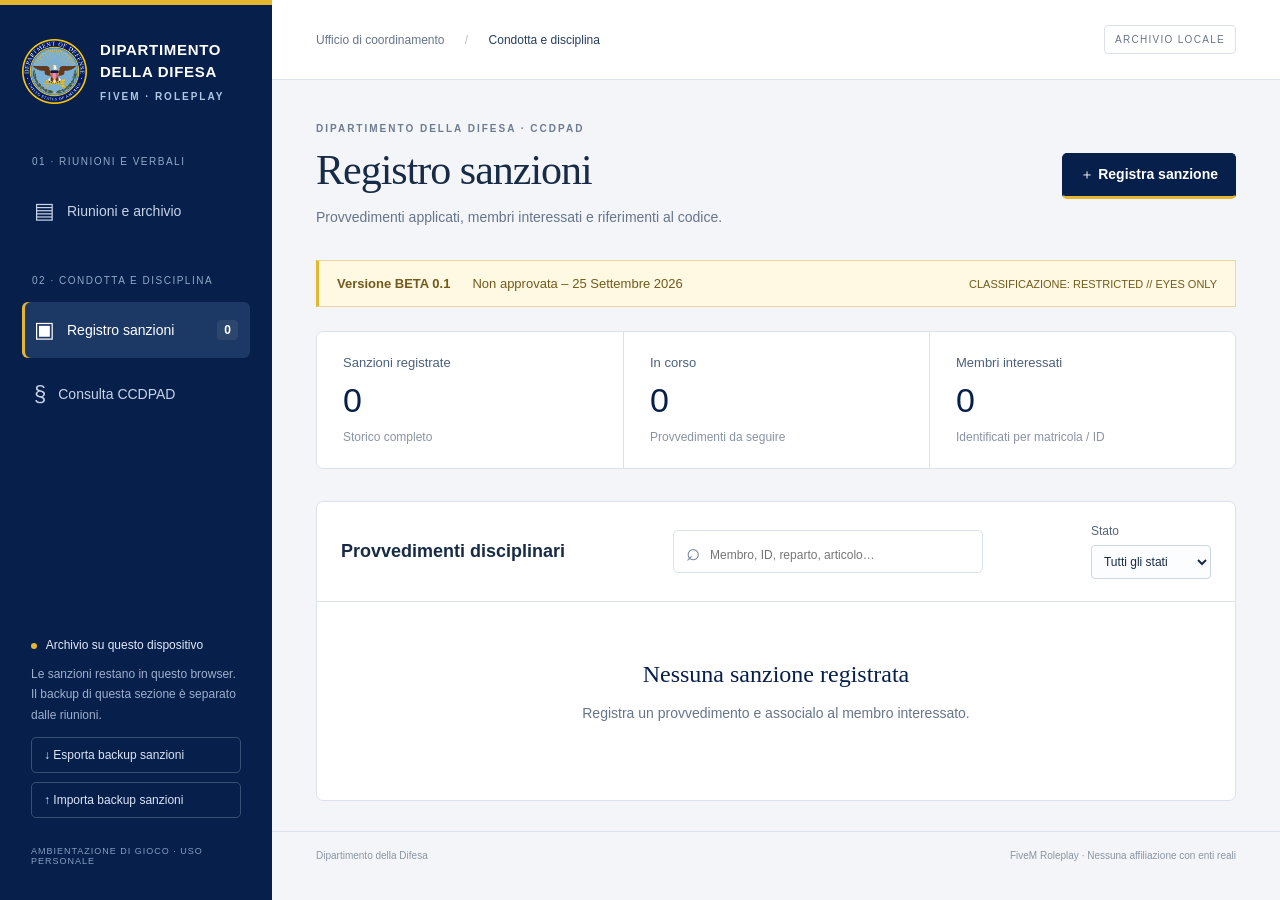
==== ccdpad.html @ 3ce0d07d "Aggiungi CCDPAD e registro personale delle sanzioni" ====
<!doctype html>
<html lang="it">
<head>
  <meta charset="UTF-8"><meta name="viewport" content="width=device-width, initial-scale=1">
  <meta name="theme-color" content="#071f4b"><meta name="description" content="CCDPAD e registro personale delle sanzioni del Dipartimento della Difesa, FiveM Roleplay.">
  <title>Dipartimento della Difesa · CCDPAD</title>
  <link rel="icon" href="assets/stemma-difesa.png"><link rel="stylesheet" href="style.css">
  <script src="ccdpad-data.js" defer></script><script src="ccdpad.js" defer></script>
</head>
<body>
  <aside class="sidebar">
    <a class="identity" href="index.html"><img src="assets/stemma-difesa.png" alt="Stemma del Dipartimento della Difesa"><span>DIPARTIMENTO<br>DELLA DIFESA<small>FIVEM · ROLEPLAY</small></span></a>
    <div class="nav-label">01 · RIUNIONI E VERBALI</div><nav aria-label="Riunioni"><a class="nav-item" href="index.html"><span>▤</span> Riunioni e archivio</a></nav>
    <div class="nav-label section-nav-label">02 · CONDOTTA E DISCIPLINA</div><nav aria-label="CCDPAD"><button class="nav-item active" data-tab="register"><span>▣</span> Registro sanzioni <b id="sanction-count">0</b></button><button class="nav-item" data-tab="code"><span>§</span> Consulta CCDPAD</button></nav>
    <div class="sidebar-bottom"><div class="local-label"><span></span> Archivio su questo dispositivo</div><p>Le sanzioni restano in questo browser. Il backup di questa sezione è separato dalle riunioni.</p><button id="export-sanctions" class="sidebar-button">↓ Esporta backup sanzioni</button><button id="import-sanctions" class="sidebar-button">↑ Importa backup sanzioni</button><input type="file" id="sanction-file" accept=".json,application/json" hidden><small>AMBIENTAZIONE DI GIOCO · USO PERSONALE</small></div>
  </aside>
  <div class="workspace"><header class="topbar"><span>Ufficio di coordinamento <span class="divider">/</span> <strong>Condotta e disciplina</strong></span><span class="private-tag">ARCHIVIO LOCALE</span></header>
  <main>
    <section class="page-heading"><div><div class="eyebrow">DIPARTIMENTO DELLA DIFESA · CCDPAD</div><h1 id="discipline-title">Registro sanzioni</h1><p>Provvedimenti applicati, membri interessati e riferimenti al codice.</p></div><button id="new-sanction" class="button primary">＋ Registra sanzione</button></section>
    <div class="code-notice"><strong id="code-version"></strong><span id="code-approval"></span><span id="code-classification"></span></div>
    <section id="register-panel">
      <div class="stats"><div><span>Sanzioni registrate</span><strong id="total-sanctions">0</strong><small>Storico completo</small></div><div><span>In corso</span><strong id="active-sanctions">0</strong><small>Provvedimenti da seguire</small></div><div><span>Membri interessati</span><strong id="total-members">0</strong><small>Identificati per matricola / ID</small></div></div>
      <section class="register"><div class="register-toolbar"><h2>Provvedimenti disciplinari</h2><label class="search"><span aria-hidden="true">⌕</span><input id="sanction-search" type="search" aria-label="Cerca sanzioni" placeholder="Membro, ID, reparto, articolo…"></label><label class="filter-label">Stato<select id="status-filter"><option value="">Tutti gli stati</option><option>In corso</option><option>Eseguita</option><option>Revocata</option></select></label></div><div id="sanction-list"></div></section>
    </section>
    <section id="code-panel" hidden>
      <div class="code-heading"><h2 id="code-full-title"></h2><p id="code-subtitle"></p></div>
      <div class="code-filters"><label>Cerca nel codice<input id="code-search" type="search" placeholder="Articolo, titolo o descrizione"></label><label>Ambito<select id="group-filter"><option value="">Tutti gli ambiti</option><option>Apicali</option><option>Direzionali</option><option>Clausole generali</option></select></label><label>Classe<select id="level-filter"><option value="">Tutte le classi</option><option>L1</option><option>M2</option><option>G3</option><option>VG4</option><option>X5</option></select></label></div>
      <p id="article-count" class="result-count" aria-live="polite"></p><div id="article-list"></div><section class="code-notes"><h2>Note e classi del documento</h2><dl id="code-notes"></dl></section>
    </section>
  </main><footer>Dipartimento della Difesa <span>FiveM Roleplay · Nessuna affiliazione con enti reali</span></footer></div>
  <dialog id="sanction-editor"><form id="sanction-form"><div class="editor-head"><div><div class="eyebrow">PROVVEDIMENTO DISCIPLINARE</div><h2 id="sanction-editor-title">Registra sanzione</h2></div><button type="button" id="close-sanction" class="icon-button" aria-label="Chiudi scheda">×</button></div><div class="editor-body">
    <div class="section-heading"><span>01</span><h3>Membro interessato</h3></div><div class="form-grid"><label>Nome e cognome RP<input name="member" required maxlength="250"></label><label>Matricola / ID membro<input name="memberId" required maxlength="100" placeholder="Identificativo univoco del membro"></label><label>Reparto<input name="department" required maxlength="250"></label><label>Grado / incarico<input name="role" maxlength="250"></label></div>
    <div class="section-heading"><span>02</span><h3>Riferimento al CCDPAD</h3></div><label>Articolo contestato<select id="article-select" name="articleId" required></select></label><div id="article-preview" class="article-preview"></div>
    <div class="section-heading"><span>03</span><h3>Sanzione applicata</h3></div><div class="form-grid"><label>Protocollo<input name="protocol" required maxlength="100" placeholder="Es. DISC-001"></label><label>Data del provvedimento<input name="date" type="date" required></label><label class="full">Motivazione e fatti accertati<textarea name="reason" required rows="3" maxlength="20000"></textarea></label><label>Importo applicato ($ RP)<input name="amount" type="number" min="0" max="1000000000" step="0.01" placeholder="Vuoto se non applicabile"></label><label>Sanzione interna applicata<input name="internal" maxlength="1000" placeholder="Misura effettivamente disposta"></label><label>Disposto da<input name="issuer" required maxlength="250"></label><label>Stato<select name="status"><option>In corso</option><option>Eseguita</option><option>Revocata</option></select></label><label>Decorrenza<input name="start" type="date"></label><label>Termine / scadenza<input name="end" type="date"></label><label class="full">Note, riferimenti agli atti ed eventuale revoca<textarea name="notes" rows="3" maxlength="20000"></textarea></label></div>
  </div><div class="editor-foot"><span>Registra la misura effettiva consultando il riferimento sopra.</span><button type="submit" class="button primary">Salva sanzione</button></div></form></dialog>
  <dialog id="confirm-dialog"><div class="confirm-body"><h2 id="confirm-title"></h2><p id="confirm-text"></p><div class="confirm-actions"><button id="confirm-cancel" class="button">Annulla</button><button id="confirm-ok" class="button primary">Conferma</button></div></div></dialog>
  <div id="toast" role="status" aria-live="polite"></div><article id="print-document"></article>
</body></html>
---- style.css ----
:root{font-family:Arial,Helvetica,sans-serif;color:#182b46;background:#f3f5f8;font-synthesis:none;--navy:#071f4b;--blue:#123972;--gold:#e5b630;--muted:#66758a;--line:#dce2eb}*{box-sizing:border-box}body{margin:0}button,input,textarea,select{font:inherit}button,a,input,textarea,select{-webkit-tap-highlight-color:transparent}button{cursor:pointer}button:focus-visible,a:focus-visible{outline:3px solid #dba720;outline-offset:3px}button{transition:background .15s,transform .15s}button:hover{filter:brightness(.95)}.sidebar{width:272px;background:var(--navy);color:#fff;position:fixed;inset:0 auto 0 0;display:flex;flex-direction:column;padding:34px 22px;z-index:2;border-top:5px solid var(--gold)}.identity{display:flex;gap:13px;align-items:center;color:white;text-decoration:none;font-size:15px;line-height:1.45;font-weight:700;letter-spacing:.7px}.identity img{width:65px;height:65px}.identity small{display:block;font-size:10px;letter-spacing:2px;color:#b1c5e4;margin-top:7px}.nav-label{font-size:10px;letter-spacing:1.5px;color:#93a8c9;margin:52px 10px 16px}.nav-item{width:100%;border:0;background:transparent;color:#c7d3e7;border-radius:6px;padding:15px 12px;margin-bottom:8px;text-align:left;display:flex;align-items:center;gap:12px;font-size:14px}.nav-item.active{background:#1c3864;color:#fff;box-shadow:inset 3px 0 var(--gold)}.nav-item span{font-size:22px}.nav-item b{margin-left:auto;background:#ffffff12;border-radius:4px;padding:3px 7px;font-size:12px}.sidebar-bottom{margin-top:auto;padding:28px 9px 0}.local-label{font-size:12px;color:#e3eafa}.local-label span{display:inline-block;width:6px;height:6px;border-radius:100%;background:var(--gold);margin-right:6px}.sidebar-bottom p{font-size:12px;line-height:1.7;color:#9eb0cc}.sidebar-button{display:block;background:transparent;border:1px solid #365074;color:#dce5f6;text-align:left;width:100%;padding:10px 12px;border-radius:5px;font-size:12px;margin-top:9px}.sidebar-bottom>small{display:block;font-size:9px;letter-spacing:1px;color:#879ec1;margin-top:28px}.workspace{margin-left:272px}.topbar{height:80px;background:white;border-bottom:1px solid var(--line);padding:0 44px;display:flex;align-items:center;justify-content:space-between;font-size:12px;color:var(--muted)}.topbar strong{font-weight:400;color:#263e5f}.divider{margin:0 17px;color:#b3bdcb}.private-tag{font-size:10px;letter-spacing:1.3px;border:1px solid var(--line);padding:8px 10px;border-radius:4px}main{padding:43px 44px 30px;max-width:1500px;margin:auto}.eyebrow{font-size:10px;font-weight:700;letter-spacing:2px;color:#6e7c92;margin-bottom:12px}.page-heading{display:flex;justify-content:space-between;align-items:center;gap:20px;margin-bottom:32px}h1{font-family:Georgia,serif;font-weight:400;font-size:42px;letter-spacing:-1px;margin:0 0 12px}.page-heading p{font-size:14px;color:var(--muted);margin:0;line-height:1.6}.button{border:1px solid var(--line);background:white;color:var(--navy);border-radius:5px;padding:12px 17px;font-size:14px;font-weight:600;white-space:nowrap}.button.primary{background:var(--navy);color:white;border-color:var(--navy)}.page-heading .primary{border-bottom:3px solid var(--gold)}.button.small{font-size:12px;padding:9px 12px}.stats{display:grid;grid-template-columns:repeat(3,1fr);background:white;border:1px solid var(--line);border-radius:7px;margin-bottom:32px}.stats>div{padding:23px 26px;position:relative}.stats>div+div{border-left:1px solid var(--line)}.stats span{display:block;font-size:13px;color:#4b607b}.stats strong{font-size:34px;font-weight:400;display:block;margin:11px 0 7px;color:var(--navy)}.stats small{font-size:12px;color:#8993a3}.register{background:white;border:1px solid var(--line);border-radius:7px;overflow:hidden;min-height:300px}.register-toolbar{padding:22px 24px;display:flex;align-items:center;justify-content:space-between;gap:20px;border-bottom:1px solid var(--line)}h2{font-size:18px;margin:0;font-weight:600}.search{display:flex;align-items:center;gap:10px;border:1px solid var(--line);border-radius:5px;padding:0 12px;width:310px}.search span{font-size:24px;color:#6d7d93}.search input{border:0;padding:10px 0;font-size:12px;background:transparent;width:100%;outline-offset:0}.list-head,.meeting-row{display:grid;grid-template-columns:minmax(240px,1fr) 115px 100px 140px;gap:15px;align-items:center;padding:14px 24px}.list-head{font-size:10px;letter-spacing:1.3px;color:#8490a1;background:#fafbfc}.meeting-row{padding-top:24px;padding-bottom:24px;border-bottom:1px solid #edf0f5}.meeting-title{background:none;border:0;text-align:left;padding:0;font-size:15px;color:var(--navy);font-weight:600;line-height:1.5}.meeting-meta{margin-top:7px;font-size:12px;color:var(--muted)}.meeting-date{font-size:13px;line-height:1.6}.meeting-date small{display:block;color:var(--muted);font-size:12px}.badge{display:inline-block;font-size:11px;background:#e9f0fa;color:#294d80;padding:6px 9px;border-radius:4px}.badge.archived{background:#eeedf0;color:#665e71}.row-actions{display:flex;gap:7px;justify-content:flex-end;flex-wrap:wrap}.row-actions button{border:1px solid var(--line);border-radius:4px;background:white;padding:7px 9px;color:#4d607d;font-size:12px}.row-actions button:first-child{width:100%;color:var(--navy);background:#f7f9fc}.empty{padding:52px 24px;text-align:center;color:var(--muted);font-size:14px;line-height:1.7}.empty strong{display:block;color:var(--navy);font-family:Georgia,serif;font-weight:400;font-size:24px;margin-bottom:7px}.document-note{display:flex;align-items:center;gap:18px;margin:30px 0 15px;padding:24px 0;border-top:1px solid var(--line)}.document-note img{width:48px;height:48px;opacity:.8}.document-note strong{font-size:13px;font-weight:600}.document-note p{font-size:12px;color:var(--muted);line-height:1.6;margin:7px 0 0}.document-note>span{margin-left:auto;text-align:right;font-size:9px;line-height:1.8;letter-spacing:1px;color:#95a0b0}.document-note b{font-size:8px;font-weight:400}footer{padding:18px 44px;border-top:1px solid var(--line);display:flex;justify-content:space-between;gap:16px;font-size:10px;color:#8a95a5}dialog{border:0;border-radius:10px;padding:0;color:#182b46;box-shadow:0 25px 100px #061c4c40;width:min(1000px,94vw);max-height:92vh}dialog::backdrop{background:#06152c99;backdrop-filter:blur(3px)}.editor-head{display:flex;justify-content:space-between;align-items:center;padding:24px 30px;background:#f8fafc;border-bottom:1px solid var(--line)}.editor-head .eyebrow{margin-bottom:7px}.icon-button{border:0;background:transparent;font-size:30px;color:#64748b}.editor-body{padding:0 30px 30px}.section-heading{display:flex;align-items:center;gap:12px;margin:30px 0 18px}.section-heading>span{color:#a47a0a;font-size:12px;font-weight:bold;border-bottom:2px solid var(--gold);padding-bottom:4px}h3{font-size:16px;margin:0}.section-heading button{margin-left:auto}.form-grid{display:grid;grid-template-columns:1fr 1fr;gap:18px}label{display:block;font-size:13px;color:#53647b}input,textarea,select{display:block;width:100%;padding:11px 12px;margin-top:7px;border:1px solid #ccd6e5;border-radius:4px;background:#fbfdff;color:#182b46;min-width:0;font-size:14px}textarea{resize:vertical;line-height:1.6}input:focus,textarea:focus,select:focus{outline:2px solid #82a6d1;outline-offset:1px}.full{grid-column:1/-1}.conclusions{display:grid;gap:16px}.repeat-card{background:#f5f7fa;border:1px solid var(--line);padding:18px;border-radius:6px;margin-bottom:12px}.repeat-top{display:flex;justify-content:space-between;align-items:center;margin-bottom:14px;font-size:12px;font-weight:600;color:#5b6e88}.remove{border:0;background:none;color:#a13737;font-size:12px}.repeat-fields{display:grid;grid-template-columns:repeat(3,1fr);gap:14px}.repeat-fields .wide{grid-column:1/-1}.editor-foot{position:sticky;bottom:0;background:white;padding:18px 30px;display:flex;justify-content:space-between;align-items:center;gap:16px;border-top:1px solid var(--line)}.editor-foot span{font-size:12px;color:var(--muted)}#confirm-dialog{width:min(450px,92vw)}.confirm-body{padding:28px}.confirm-body p{font-size:14px;line-height:1.7;color:var(--muted)}.confirm-actions{display:flex;justify-content:flex-end;gap:10px;margin-top:24px}#toast{position:fixed;bottom:24px;left:50%;transform:translateX(-50%);padding:14px 22px;color:white;background:var(--navy);border-radius:6px;box-shadow:0 8px 30px #0002;z-index:10;font-size:14px;display:none;max-width:90vw}#toast.visible{display:block}#print-document{display:none}@media(min-width:1500px){main{padding-top:60px}.register{min-height:340px}}@media(max-width:1150px){.sidebar{width:230px;padding:28px 15px}.workspace{margin-left:230px}main{padding:32px 24px}.topbar{padding:0 24px}.list-head,.meeting-row{grid-template-columns:minmax(180px,1fr) 90px 80px 100px;gap:10px;padding-left:18px;padding-right:18px}.document-note>span{display:none}.identity img{width:52px;height:52px}.identity{font-size:13px}}@media(max-width:820px){.sidebar{position:static;width:100%;padding:18px;display:block}.identity img{width:48px;height:48px}.identity{font-size:12px}.identity small{font-size:9px}.nav-label{display:none}nav{display:flex;gap:10px;margin-top:20px}.nav-item{margin:0}.sidebar-bottom{padding:15px 0 0;display:flex;gap:10px;align-items:center;flex-wrap:wrap}.sidebar-bottom p,.sidebar-bottom>small{display:none}.sidebar-button{width:auto;margin:0}.local-label{margin-right:auto}.workspace{margin:0}.topbar{height:55px}.private-tag{display:none}.page-heading{align-items:flex-start}h1{font-size:36px}.stats>div{padding:20px 15px}.stats small{font-size:10px}.register-toolbar{flex-wrap:wrap}.search{width:100%}.list-head{display:none}.meeting-row{grid-template-columns:1fr auto}.meeting-row>div:nth-child(3){grid-column:1}.row-actions{grid-column:2;grid-row:2}.row-actions button:first-child{width:auto}.meeting-date{text-align:right}.document-note{margin-top:22px}footer{padding:18px 24px;flex-direction:column}.repeat-fields{grid-template-columns:1fr 1fr}}@media(max-width:480px){main{padding:25px 16px}.page-heading{flex-direction:column;gap:18px}.stats{gap:0}.stats span{font-size:11px;line-height:1.4}.stats strong{font-size:28px}.stats small{display:none}.topbar{font-size:10px;padding:0 16px}.divider{margin:0 8px}.nav-item{font-size:12px;padding:12px 9px}.form-grid,.repeat-fields{grid-template-columns:1fr}.editor-body{padding:0 18px 22px}.editor-head,.editor-foot{padding:18px}.editor-foot span{display:none}.editor-foot{justify-content:flex-end}.section-heading h3{font-size:14px}.section-heading{gap:8px}.button.small{font-size:11px;padding:8px}.document-note img{width:40px;height:40px}}
@media print{@page{size:A4;margin:17mm}body{background:white;color:#142844;font-family:Arial,sans-serif}.sidebar,.workspace,dialog,#toast{display:none!important}#print-document{display:block;font-size:10pt;line-height:1.55}.print-head{display:flex;align-items:center;gap:20px;border-bottom:3px solid #b58a17;padding-bottom:18px}.print-head img{width:78px;height:78px}.print-head h1{font-size:21pt;margin:0}.print-head p{margin:5px 0;font-size:9pt}.print-data{display:grid;grid-template-columns:1fr 1fr;gap:8px 24px;margin:25px 0}.print-section{margin-top:24px}.print-section h2{font-size:13pt;border-bottom:1px solid #c5ced9;padding-bottom:7px;break-after:avoid}.print-section p{white-space:pre-wrap;overflow-wrap:anywhere}table{border-collapse:collapse;width:100%;font-size:8pt;margin-top:12px;table-layout:fixed}td,th{border:1px solid #ccd4e0;padding:6px;text-align:left;overflow-wrap:anywhere;white-space:pre-wrap}th{background:#eef2f8}tr{break-inside:avoid}.print-seal{margin:30px 0 0 auto;text-align:center;width:160px;break-inside:avoid}.print-seal img{width:100px;height:100px}.print-seal p{font-size:8pt}.print-foot{margin-top:30px;font-size:8pt;border-top:1px solid #ccd4e0;padding-top:10px;color:#66758a}}
/* Keep native hidden controls hidden even when input styles set display. */
[hidden]{display:none!important}
@media(max-width:820px){.meeting-row{grid-template-columns:minmax(0,1fr) 100px}.meeting-row>div:first-child{grid-column:1;grid-row:1}.meeting-date{grid-column:2;grid-row:1}.meeting-row>div:nth-child(3){grid-column:1/-1;grid-row:2}.row-actions{grid-column:1/-1;grid-row:3;justify-content:flex-start}.meeting-title,.meeting-meta{overflow-wrap:anywhere}}
/* Sezione CCDPAD */
a.nav-item{text-decoration:none}.section-nav-label{margin-top:28px}.sidebar{overflow-y:auto}.code-notice{display:flex;flex-wrap:wrap;gap:10px 22px;background:#fff8e3;border:1px solid #e8d69d;border-left:3px solid var(--gold);padding:15px 18px;margin-bottom:24px;font-size:13px;color:#715a1b}.code-notice span:last-child{margin-left:auto;font-size:11px;align-self:center}.code-heading h2{font-family:Georgia,serif;font-size:26px;line-height:1.4;font-weight:400}.code-heading p{font-size:14px;color:var(--muted);line-height:1.6}.code-filters{display:grid;grid-template-columns:2fr 1fr 1fr;gap:18px;margin:25px 0}.result-count{color:var(--muted);font-size:13px}.code-article{padding:25px;background:white;border:1px solid var(--line);border-radius:7px;margin-bottom:16px}.article-meta{display:flex;align-items:center;flex-wrap:wrap;gap:12px;margin-bottom:16px;color:var(--muted);font-size:12px}.code-article h3,.article-preview h3{font-size:18px;line-height:1.5}.code-article p,.article-preview p{font-size:15px;line-height:1.7;white-space:pre-wrap;overflow-wrap:anywhere}.penalties{display:grid;grid-template-columns:1fr 1fr;gap:20px;padding:16px 0;border-top:1px solid var(--line);margin-top:18px}.penalties strong{font-size:12px;color:var(--muted)}.penalties p{margin:8px 0}.code-notes{padding:25px;background:#eaf0f7;border-radius:7px;margin-top:25px}.code-notes dl{display:grid;grid-template-columns:55px 1fr;gap:15px;font-size:14px;line-height:1.6}.code-notes dt{font-weight:700}.code-notes dd{margin:0;white-space:pre-wrap}.article-preview{background:#f5f7fa;padding:20px;border:1px solid var(--line);border-radius:6px;margin-top:16px}.sanction-row{display:grid;grid-template-columns:minmax(160px,1fr) minmax(180px,1.2fr) auto 130px;gap:18px;padding:24px;align-items:center;border-bottom:1px solid var(--line)}.sanction-row>div{min-width:0}.sanction-row .badge{white-space:normal;line-height:1.5}.sanction-measure{font-size:14px;line-height:1.6;overflow-wrap:anywhere;margin-bottom:0}.sanction-measure span{color:var(--muted)}.filter-label{font-size:12px;min-width:120px}.filter-label select{padding:8px;font-size:12px}.register-toolbar:has(.filter-label){flex-wrap:wrap}.sanction-row .meeting-meta{overflow-wrap:anywhere}#article-select{white-space:normal;max-width:100%}
@media(max-width:1100px){.sanction-row{grid-template-columns:1fr 1fr}.sanction-row>.badge{justify-self:start}.sanction-row .row-actions{grid-column:2;grid-row:2}.sanction-row .row-actions button:first-child{width:auto}}
@media(max-width:820px){.section-nav-label{display:block;margin:20px 9px 0}.section-nav-label+nav{margin-top:10px}.code-notice span:last-child{margin-left:0}.code-filters{grid-template-columns:1fr 1fr}.code-filters>label:first-child{grid-column:1/-1}}
@media(max-width:480px){.sanction-row{grid-template-columns:1fr;padding:20px}.sanction-row .row-actions{grid-column:1;grid-row:auto;justify-content:flex-start}.code-article{padding:18px}.penalties{grid-template-columns:1fr;gap:10px}.code-filters{gap:12px}.article-preview{padding:14px}}
@media print{.article-meta{font-size:9pt}.penalties{display:grid;grid-template-columns:1fr 1fr}.penalties p{font-size:10pt}}
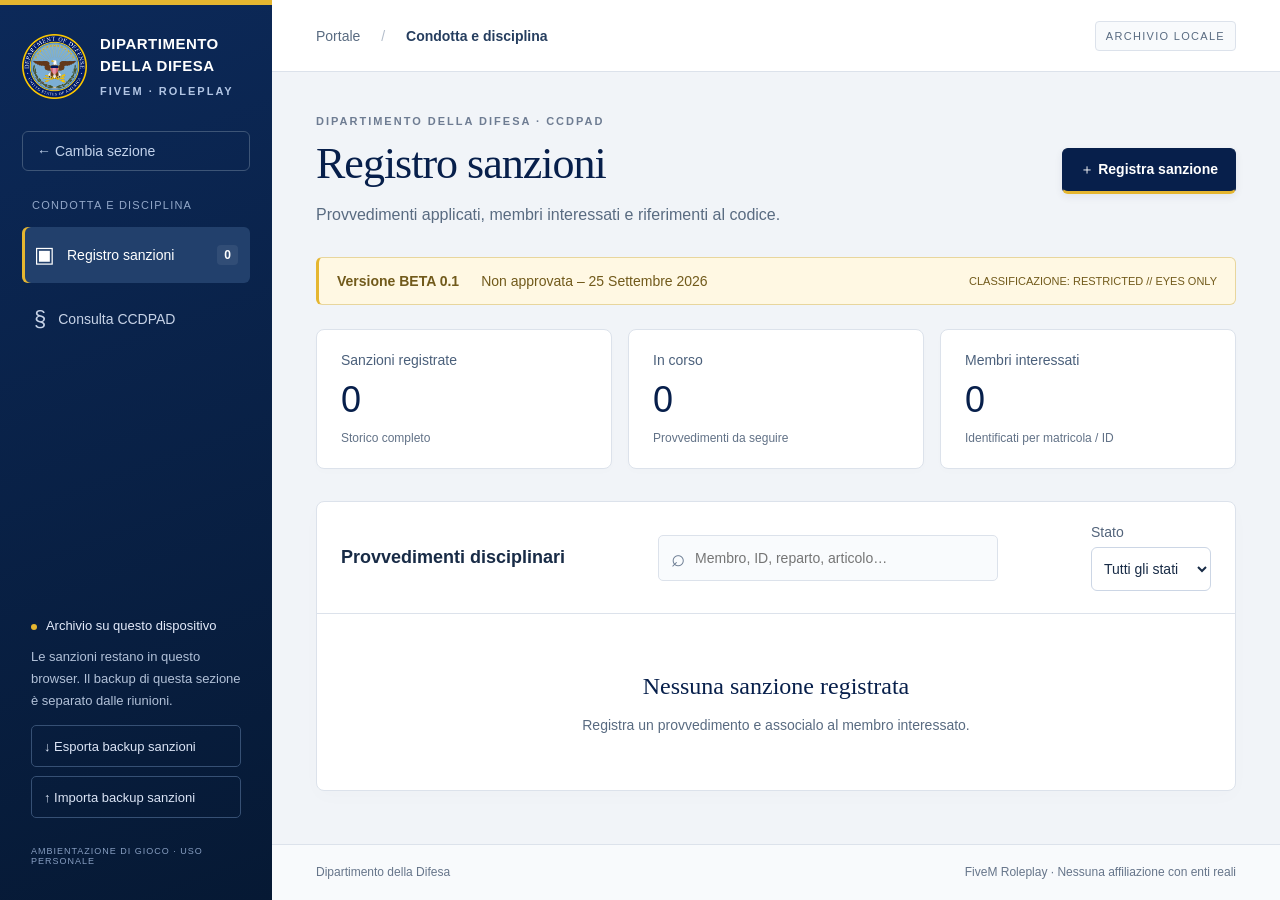
==== commit 17c6f233: "Aggiungi home di scelta e migliora navigazione e interfaccia" ====
--- a/ccdpad.html
+++ b/ccdpad.html
@@ -4,18 +4,19 @@
   <meta charset="UTF-8"><meta name="viewport" content="width=device-width, initial-scale=1">
   <meta name="theme-color" content="#071f4b"><meta name="description" content="CCDPAD e registro personale delle sanzioni del Dipartimento della Difesa, FiveM Roleplay.">
   <title>Dipartimento della Difesa · CCDPAD</title>
-  <link rel="icon" href="assets/stemma-difesa.png"><link rel="stylesheet" href="style.css">
+  <link rel="icon" href="assets/stemma-difesa.png"><link rel="stylesheet" href="style.css"><link rel="stylesheet" href="portal.css">
   <script src="ccdpad-data.js" defer></script><script src="ccdpad.js" defer></script>
 </head>
 <body>
+  <a class="skip-link" href="#main">Vai al contenuto</a>
   <aside class="sidebar">
     <a class="identity" href="index.html"><img src="assets/stemma-difesa.png" alt="Stemma del Dipartimento della Difesa"><span>DIPARTIMENTO<br>DELLA DIFESA<small>FIVEM · ROLEPLAY</small></span></a>
-    <div class="nav-label">01 · RIUNIONI E VERBALI</div><nav aria-label="Riunioni"><a class="nav-item" href="index.html"><span>▤</span> Riunioni e archivio</a></nav>
-    <div class="nav-label section-nav-label">02 · CONDOTTA E DISCIPLINA</div><nav aria-label="CCDPAD"><button class="nav-item active" data-tab="register"><span>▣</span> Registro sanzioni <b id="sanction-count">0</b></button><button class="nav-item" data-tab="code"><span>§</span> Consulta CCDPAD</button></nav>
+    <a class="back-home" href="index.html">← Cambia sezione</a>
+    <div class="nav-label">CONDOTTA E DISCIPLINA</div><nav aria-label="CCDPAD"><button class="nav-item active" data-tab="register"><span>▣</span> Registro sanzioni <b id="sanction-count">0</b></button><button class="nav-item" data-tab="code"><span>§</span> Consulta CCDPAD</button></nav>
     <div class="sidebar-bottom"><div class="local-label"><span></span> Archivio su questo dispositivo</div><p>Le sanzioni restano in questo browser. Il backup di questa sezione è separato dalle riunioni.</p><button id="export-sanctions" class="sidebar-button">↓ Esporta backup sanzioni</button><button id="import-sanctions" class="sidebar-button">↑ Importa backup sanzioni</button><input type="file" id="sanction-file" accept=".json,application/json" hidden><small>AMBIENTAZIONE DI GIOCO · USO PERSONALE</small></div>
   </aside>
-  <div class="workspace"><header class="topbar"><span>Ufficio di coordinamento <span class="divider">/</span> <strong>Condotta e disciplina</strong></span><span class="private-tag">ARCHIVIO LOCALE</span></header>
-  <main>
+  <div class="workspace"><header class="topbar"><span><a href="index.html">Portale</a> <span class="divider">/</span> <strong>Condotta e disciplina</strong></span><span class="private-tag">ARCHIVIO LOCALE</span></header>
+  <main id="main">
     <section class="page-heading"><div><div class="eyebrow">DIPARTIMENTO DELLA DIFESA · CCDPAD</div><h1 id="discipline-title">Registro sanzioni</h1><p>Provvedimenti applicati, membri interessati e riferimenti al codice.</p></div><button id="new-sanction" class="button primary">＋ Registra sanzione</button></section>
     <div class="code-notice"><strong id="code-version"></strong><span id="code-approval"></span><span id="code-classification"></span></div>
     <section id="register-panel">
--- a/portal.css
+++ b/portal.css
@@ -0,0 +1,19 @@
+/* Shared navigation and typography. Print layouts remain in style.css. */
+.skip-link{position:fixed;top:8px;left:8px;transform:translateY(-180%);z-index:100;background:white;color:#071f4b;padding:14px 20px;border:2px solid #e5b630;border-radius:6px;text-decoration:none}.skip-link:focus{transform:translateY(0)}
+@media screen{
+:root{font-family:"Segoe UI",Arial,Helvetica,sans-serif;--muted:#596b81;background:#f1f4f8}
+.workspace{min-height:100vh;display:flex;flex-direction:column}.workspace>main{width:100%;flex:1}.workspace>footer{background:#f8fafc}
+.sidebar{background:linear-gradient(160deg,#0c2959,#061934);padding-top:28px}.identity{letter-spacing:.5px}.identity small{font-size:11px}.back-home{color:#c2d2eb;text-decoration:none;font-size:14px;display:block;border:1px solid #3d5577;border-radius:6px;padding:11px 14px;margin-top:32px}.back-home:hover{background:#ffffff0c;color:white}.nav-label{margin-top:28px;font-size:11px;letter-spacing:1.2px}.nav-item{min-height:48px;font-size:14px;border-radius:6px}.nav-item:hover{background:#ffffff0a}.nav-item.active{background:#22406c}.sidebar-bottom p{font-size:13px;color:#b2c1d8}.sidebar-button{font-size:13px;min-height:42px}.local-label{font-size:13px}
+.topbar{height:72px;font-size:14px}.topbar a{color:var(--muted);text-decoration:none}.topbar a:hover{text-decoration:underline}.topbar strong{font-weight:600}.private-tag{font-size:11px;background:#f8fafc}.page-heading{margin-bottom:30px}.page-heading p{font-size:16px;max-width:650px}.eyebrow{font-size:11px}h1{font-size:44px;color:var(--navy);line-height:1.15}.button{min-height:44px;border-radius:6px;font-size:14px}.button.small{font-size:13px;min-height:38px}.button.primary{box-shadow:0 3px 8px #071f4b12}.button.primary:hover{background:#164175}
+.stats{border:0;background:transparent;gap:16px}.stats>div{background:white;border:1px solid var(--line)!important;border-radius:8px;padding:22px 24px;box-shadow:0 3px 8px #14284403}.stats span{font-size:14px}.stats strong{font-size:36px;font-variant-numeric:tabular-nums}.stats small{color:#627287;font-size:12px}.register{box-shadow:0 6px 20px #14284404;border-radius:8px;min-height:270px}.register-toolbar h2{font-size:18px;line-height:1.5}.search{width:340px;max-width:100%;background:#f9fbfd;min-height:44px}.search input{font-size:14px;margin:0}.list-head{font-size:11px;color:#5d6c82}.meeting-title{font-size:16px}.meeting-meta,.meeting-date small{font-size:13px}.meeting-date{font-size:14px}.meeting-row{transition:background .15s}.meeting-row:hover,.sanction-row:hover{background:#fafcff}.row-actions button{font-size:13px;min-height:36px}.badge{font-size:12px;padding:6px 10px}.document-note p{font-size:14px}.document-note strong{font-size:15px}.document-note>span{font-size:10px}footer{font-size:12px;line-height:1.6;color:#66758a}
+label{font-size:14px}input,textarea,select{font-size:16px;min-height:44px;border-radius:6px;background:white}.editor-head h2{font-size:22px}.editor-head{border-top:4px solid var(--gold)}.editor-body{padding-bottom:34px}.section-heading{padding-bottom:12px;border-bottom:1px solid #e7ecf2}.section-heading h3{font-size:17px}.editor-foot{box-shadow:0 -5px 20px #14284405}.editor-foot span{font-size:13px}.repeat-card{background:#f6f8fb}.remove{font-size:13px;min-height:36px}.confirm-body p{font-size:16px}.code-notice{border-radius:6px;font-size:14px}.code-article{border-radius:8px}.code-article p,.article-preview p{font-size:16px}.code-filters{padding:20px;background:white;border:1px solid var(--line);border-radius:8px}.code-notes{background:#e7edf5}.filter-label,.filter-label select{font-size:14px}.article-meta{font-size:13px}.penalties strong{font-size:13px}
+.portal-home{min-height:100vh;background:#f1f4f8;display:flex;flex-direction:column;border-top:4px solid var(--gold)}.portal-header{background:var(--navy);padding:22px max(5vw,24px);display:flex;align-items:center;justify-content:space-between;gap:24px}.portal-header .identity{font-size:14px;letter-spacing:1.1px;gap:17px}.portal-header .identity img{width:54px;height:54px}.portal-header .identity small{font-size:10px;letter-spacing:2px;color:#bac8dc}.portal-header-note{color:#a8bcd8;letter-spacing:1.6px;font-size:10px}.portal-main{max-width:1160px;width:100%;padding:44px 32px 32px;flex:1}.portal-intro{position:relative;padding:0 0 32px;overflow:hidden}.portal-intro>.eyebrow{color:#536782;letter-spacing:2px;margin-bottom:16px}.portal-intro h1{font-size:clamp(38px,4vw,60px);line-height:1.04;letter-spacing:-1.7px;margin-bottom:16px}.portal-intro h1 em{font-style:normal;color:#8c6913}.portal-intro>p{font-size:17px;color:#5b6c82;margin:0;line-height:1.6}.portal-seal{position:absolute;width:176px;height:176px;right:28px;top:8px;opacity:.13;pointer-events:none;filter:grayscale(1)}
+.portal-choices{display:grid;grid-template-columns:1fr 1fr;gap:24px;margin:0}.portal-card{display:flex;flex-direction:column;background:white;color:#172d4f;text-decoration:none;border:1px solid #d3dce8;border-top:3px solid #183d73;border-radius:10px;padding:28px 32px 0;box-shadow:0 5px 15px #0e2b5105;transition:transform .2s,box-shadow .2s,border-color .2s;min-width:0}.portal-card:hover{transform:translateY(-4px);box-shadow:0 14px 32px #0e2b5112;border-color:#99acc5}.portal-card:focus-visible{outline:3px solid var(--gold);outline-offset:5px}.portal-card-top{display:flex;align-items:center;justify-content:space-between;margin-bottom:25px}.portal-symbol{display:flex;align-items:center;justify-content:center;width:48px;height:48px;background:#edf2f9;border:1px solid #dbe4f0;border-radius:10px;color:#173d73;font-family:Georgia,serif;font-size:34px}.portal-symbol svg{width:28px;height:28px}.portal-number{font-family:Georgia,serif;font-size:40px;line-height:1;color:#d6deea}.portal-card .eyebrow{font-size:10px;letter-spacing:1.8px;color:#697b93;margin-bottom:10px}.portal-card h2{font-family:Georgia,serif;font-weight:400;font-size:30px;line-height:1.2;letter-spacing:-.6px}.portal-card p{font-size:16px;line-height:1.65;color:#5d6e83;margin:16px 0}.portal-card ul{list-style:none;padding:0;margin:0 0 24px;font-size:14px;line-height:1.9;color:#4d607a}.portal-card li::before{content:'—';color:#a4b3c9;margin-right:10px}.portal-enter{border-top:1px solid #e3e8f0;padding:19px 0;margin-top:auto;display:flex;align-items:center;justify-content:space-between;font-size:14px;font-weight:600}.portal-enter>span{font-size:22px;font-weight:400}.discipline-card{border-top-color:#be9329}.discipline-card .portal-symbol{background:#fbf6e9;border-color:#eee1ba;color:#8e6b18}.discipline-card .portal-number{color:#e5ddc8}
+.portal-storage{display:flex;align-items:center;gap:16px;padding:22px 0 0;margin-top:8px}.storage-mark{font-size:24px;color:#73859d}.portal-storage strong{font-size:14px;font-weight:600}.portal-storage p{font-size:13px;line-height:1.7;margin:5px 0 0;color:#627287;max-width:730px}.portal-storage-label{font-size:10px;letter-spacing:1.5px;white-space:nowrap;color:#6b7c92;margin-left:auto}.portal-footer{display:flex;justify-content:space-between;padding:20px max(5vw,24px);font-size:11px;border-color:#d9e1eb}.portal-footer>span:first-child{font-size:10px;letter-spacing:1px}
+}
+@media screen and (max-width:1150px){.list-head,.meeting-row{grid-template-columns:minmax(160px,1fr) 100px 115px 140px}.stats>div{padding:20px 16px}.portal-main{padding-top:32px}.portal-card{padding:24px 24px 0}.portal-storage-label{display:none}}
+@media screen and (min-width:821px) and (max-width:1050px){.list-head{display:none}.meeting-row{grid-template-columns:1fr 140px}.meeting-row>div:nth-child(3){grid-column:1}.meeting-row .row-actions{grid-column:2;grid-row:2}.page-heading{flex-wrap:wrap}}
+@media screen and (max-width:820px){.sidebar{padding:18px 20px;display:grid;grid-template-columns:1fr auto;gap:14px}.sidebar .identity{grid-column:1;font-size:12px}.sidebar .identity small{font-size:10px}.sidebar .identity img{width:44px;height:44px}.back-home{grid-column:2;grid-row:1;align-self:center;margin:0;padding:9px 11px;font-size:13px}.sidebar .nav-label{display:none}.sidebar nav{grid-column:1/-1;margin:0}.sidebar-bottom{grid-column:1/-1;margin:0;padding:0;gap:8px}.sidebar-bottom .local-label{display:none}.sidebar-button{min-height:36px;font-size:12px;padding:8px 10px}.sidebar-bottom p,.sidebar-bottom>small{display:none}.topbar{height:55px;font-size:13px}.page-heading p{font-size:15px}.stats{gap:10px}.stats span{font-size:13px}.stats strong{font-size:30px}.stats small{display:none}.meeting-row{grid-template-columns:minmax(0,1fr) 100px}.meeting-row>div:nth-child(3){grid-column:1/-1}.meeting-row .row-actions{grid-column:1/-1;grid-row:3}.search{width:100%}.portal-header-note{display:none}.portal-main{padding:32px 24px 24px}.portal-intro h1{font-size:44px}.portal-seal{width:130px;height:130px;right:0;top:12px}.portal-card h2{font-size:26px}.portal-card p{font-size:15px}.portal-card ul{font-size:13px}.portal-card{padding:22px 22px 0}.portal-footer{flex-direction:column;gap:8px}.portal-choices{gap:16px}}
+@media screen and (max-width:580px){.portal-main{padding:28px 20px}.portal-header{padding:17px 20px}.portal-header .identity{font-size:11px;letter-spacing:.6px;gap:12px}.portal-header .identity img{width:44px;height:44px}.portal-header .identity small{font-size:8px;letter-spacing:1.2px}.portal-intro{padding-bottom:26px}.portal-intro h1{font-size:38px}.portal-intro>.eyebrow{font-size:10px}.portal-intro>p{font-size:16px}.portal-seal{width:102px;height:102px;right:-20px;top:20px;opacity:.08}.portal-choices{grid-template-columns:1fr}.portal-card-top{margin-bottom:18px}.portal-symbol{width:40px;height:40px;font-size:29px}.portal-number{font-size:32px}.portal-card p{margin:12px 0}.portal-card ul{margin-bottom:18px}.portal-enter{padding:16px 0}.portal-storage{align-items:flex-start;padding-top:20px;gap:10px}.portal-footer{padding:18px 20px}}
+@media screen and (max-width:480px){.sidebar{padding:15px 16px;gap:12px}.back-home{font-size:12px;padding:8px}.sidebar .identity{gap:8px;font-size:10px;letter-spacing:.2px}.sidebar .identity img{width:38px;height:38px}.sidebar .identity small{font-size:8px;letter-spacing:1px}.sidebar-button{font-size:11px}.stats{gap:7px}.stats>div{padding:16px 10px}.stats span{font-size:12px}.stats strong{font-size:28px}h1{font-size:36px}.button{white-space:normal}.editor-head h2{font-size:19px}.section-heading h3{font-size:15px}.button.small{font-size:12px}.code-notice{font-size:13px}.code-filters{padding:15px}.penalties{grid-template-columns:1fr}.row-actions button{min-height:40px}.document-note>span{display:none}}
+@media(prefers-reduced-motion:reduce){*,*::before,*::after{transition:none!important;scroll-behavior:auto!important}}
